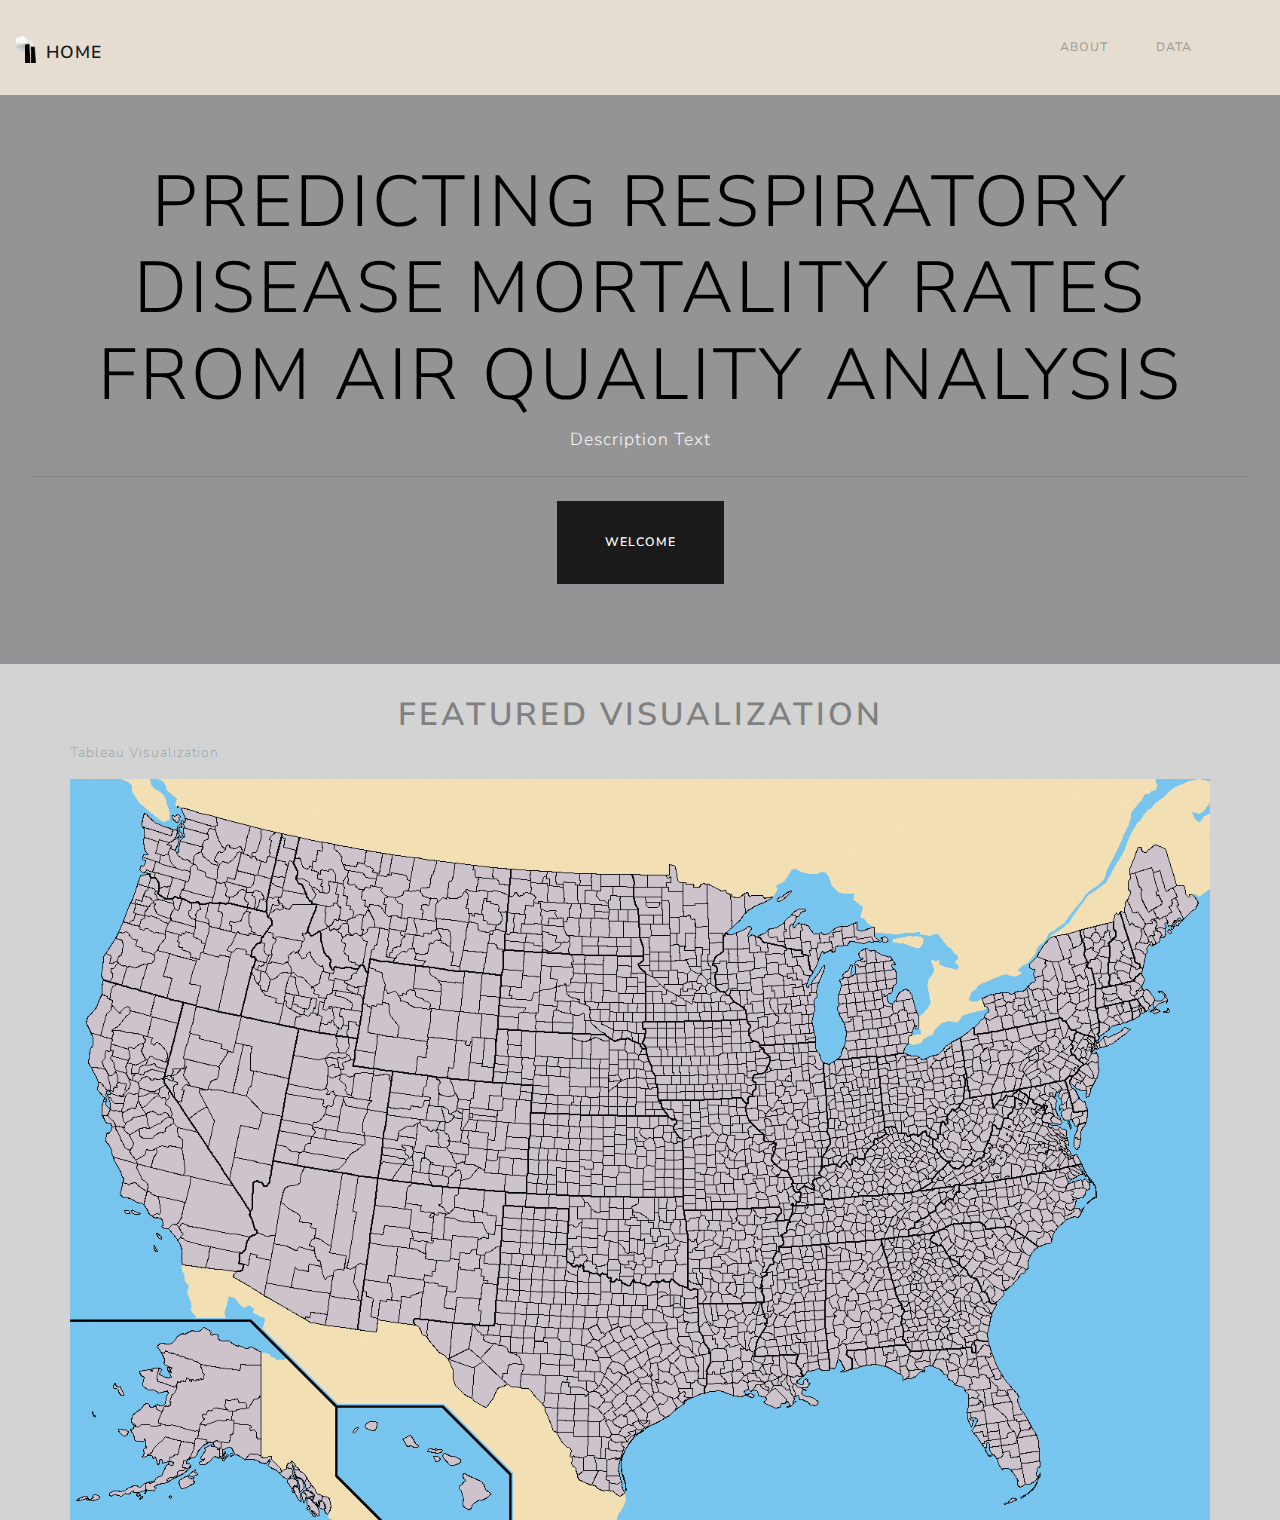
==== Group Work/Courtney_Work/index.html @ c4dfc0f5 "adding initial html files" ====
<!doctype html>
<html lang="en">

<head>
    <!-- Required meta tags -->
    <meta charset="utf-8">
    <meta name="viewport" content="width=device-width, initial-scale=1, shrink-to-fit=no">
    <!-- Bootstrap Stylesheet -->
    <link rel="stylesheet" href="https://stackpath.bootstrapcdn.com/bootstrap/4.1.3/css/bootstrap.min.css"
        integrity="sha384-MCw98/SFnGE8fJT3GXwEOngsV7Zt27NXFoaoApmYm81iuXoPkFOJwJ8ERdknLPMO" crossorigin="anonymous">
    <!-- Bootswatch Stylesheet -->
    <link rel="stylesheet" href="static/bootstyle.css">
    <!-- My Stylesheet -->
    <link rel="stylesheet" href="static/style.css">
    <!-- Title -->
    <title>Predicting-Respiratory-Disease-Mortality-From-Air-Quality-Analysis</title>
    <!-- Optional JavaScript -->
    <!-- jQuery first, then Popper.js, then Bootstrap JS -->
    <script src="https://code.jquery.com/jquery-3.2.1.slim.min.js"
        integrity="sha384-KJ3o2DKtIkvYIK3UENzmM7KCkRr/rE9/Qpg6aAZGJwFDMVNA/GpGFF93hXpG5KkN"
        crossorigin="anonymous"></script>
    <script src="https://cdnjs.cloudflare.com/ajax/libs/popper.js/1.12.9/umd/popper.min.js"
        integrity="sha384-ApNbgh9B+Y1QKtv3Rn7W3mgPxhU9K/ScQsAP7hUibX39j7fakFPskvXusvfa0b4Q"
        crossorigin="anonymous"></script>
    <script src="https://maxcdn.bootstrapcdn.com/bootstrap/4.0.0/js/bootstrap.min.js"
        integrity="sha384-JZR6Spejh4U02d8jOt6vLEHfe/JQGiRRSQQxSfFWpi1MquVdAyjUar5+76PVCmYl"
        crossorigin="anonymous"></script>
</head>

<body>
    <!-- Create Navbar -->
    <nav class="navbar navbar-expand-lg navbar-light" style="background-color:#e5ddd2;">

        <!-- Header (Home Link) is Home Button -->
        <a class="navbar-brand" href="index.html"><img id="logo" alt="Logo" src="images/pollution.png" width="20" height="20"><span>Home</span></a>

        <!-- Make it so navbar collapses to icon dropdown when window size decreased -->
        <button class="navbar-toggler" type="button" data-toggle="collapse" data-target="#navbarNavAltMarkup"
            aria-controls="navbarNavAltMarkup" aria-expanded="false" aria-label="Toggle navigation">
            <span class="navbar-toggler-icon"></span>
        </button>

        <!-- Stuff in collapsible navbar -->
        <div class="collapse navbar-collapse" id="navbarNavAltMarkup">
            <!-- Menu items -->
            <div class="navbar-nav ml-auto nav-item dropdown">
                <a class="nav-item nav-link" href="about_page.html">About</a>
                <a class="nav-item nav-link" href="data_page.html">Data</a>
            </div>
        </div>
    </nav>
    <!-- End of Navbar -->

    <!-- Make Home Page -->
    <div style="text-align:center" class="jumbotron" style="margin-bottom: 0px">
        <h1 class="display-3">Predicting Respiratory Disease Mortality Rates From Air Quality Analysis</h1>
        <p class="lead">Description Text</p>
        <hr class="my-4">
        <p class="lead">
            <a class="btn btn-primary btn-lg" href="#TabViz1" role="button">Welcome</a>
        </p>
    </div>

    <h1 id="TabViz1" style="text-align: center; color:gray">Featured Visualization</h1>
    <div class="container">
        <div class="row justify-content-between">
            <div>
                <p>Tableau Visualization</p>
                <img src="images/Map_of_USA_with_county_outlines.png" alt="Map_of_USA_with_county_outlines">
            </div>
        </div>
    </div>

</body>

</html>
---- Group Work/Courtney_Work/static/style.css ----
/* My Stylesheet */

body {
    background-color: lightgray;
}

h1 {
    color: black
}

h2, h3, h4 {
    color: rgb(111, 146, 158);
}

img {
    max-width: 100%;
    height: auto;
    align-content: center;
  }

#image_pad {
    margin: 20px auto;
}

/* Background Box */
.box {
    padding: 30px;
    background: whitesmoke;
    margin: 60px;
    align-content: center;
    block-size: auto;
}

#center {
    text-align: center;
    align-content: center;
}

#center_pic {
    display: block;
    margin: 0 auto;
  }

#datatable th {
    background-color: rgb(153, 192, 206);
}

/* .displayedpic {
    display: block;
    margin-left: auto;
    margin-right: auto;
} */

#logo {
    vertical-align: middle;
}

.navbar-brand span {
    /* font-size:2rem;
	line-height:1.2;
	font-weight: 200; */
	display:inline-block;
	vertical-align:middle;
	padding:10px 10px 0 10px;
}

.navbar-brand b {
    display:block;
	font-size:50%;
	line-height:1;
}

.navbar-nav {
	margin-left:auto;
}

#tan-back {
    background: url(../images/marble-brown-patterned-texture.jpg) left top repeat;
    padding: 15px;
    background-size: cover;
    opacity: .6;
  }
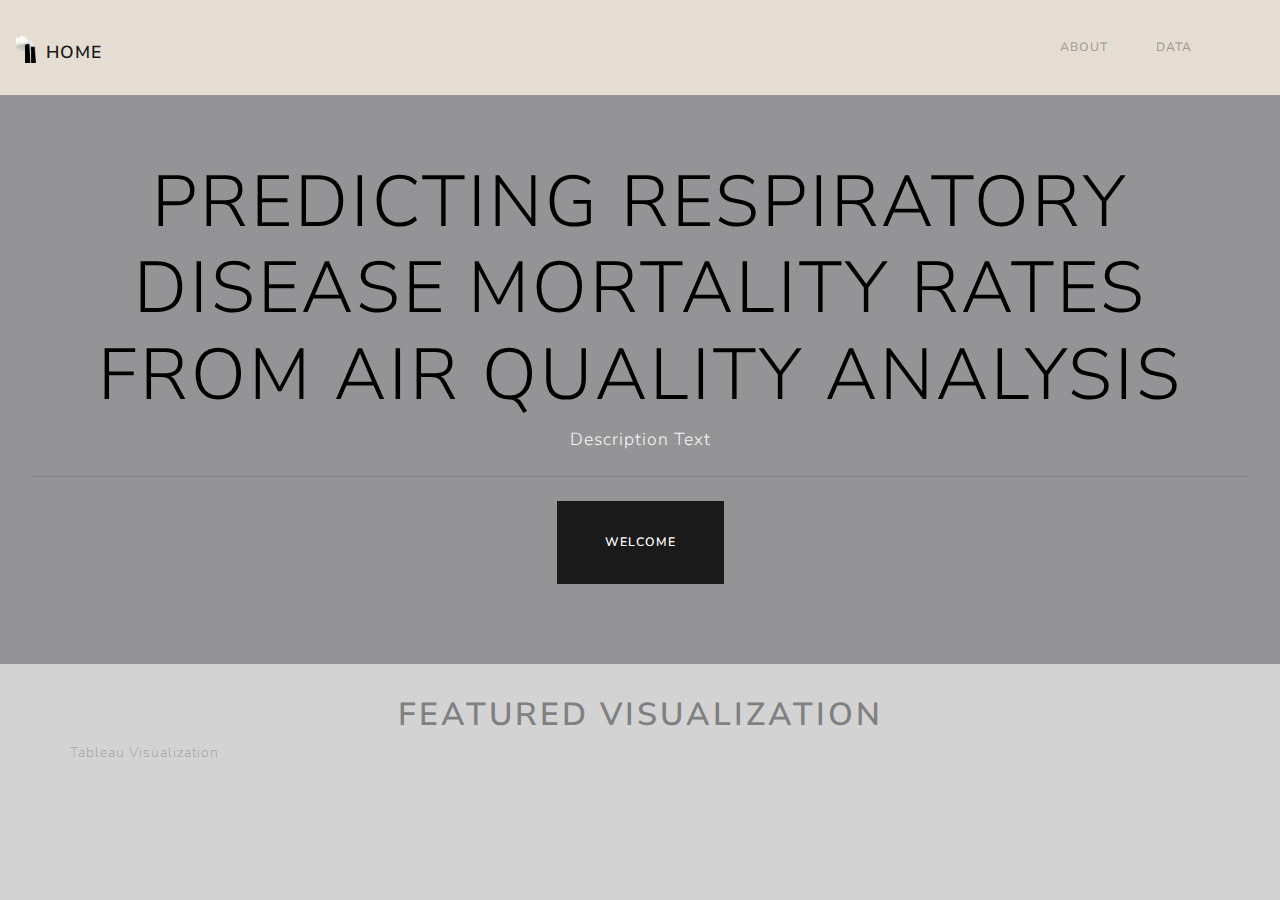
==== commit f8f4e18f: "updating webpage" ====
--- a/Group Work/Courtney_Work/index.html
+++ b/Group Work/Courtney_Work/index.html
@@ -14,6 +14,8 @@
     <link rel="stylesheet" href="static/style.css">
     <!-- Title -->
     <title>Predicting-Respiratory-Disease-Mortality-From-Air-Quality-Analysis</title>
+    <!-- Favicon -->
+    <link rel="shortcut icon" type="image/x-icon" href="images/favicon.ico"/>
     <!-- Optional JavaScript -->
     <!-- jQuery first, then Popper.js, then Bootstrap JS -->
     <script src="https://code.jquery.com/jquery-3.2.1.slim.min.js"
@@ -25,6 +27,24 @@
     <script src="https://maxcdn.bootstrapcdn.com/bootstrap/4.0.0/js/bootstrap.min.js"
         integrity="sha384-JZR6Spejh4U02d8jOt6vLEHfe/JQGiRRSQQxSfFWpi1MquVdAyjUar5+76PVCmYl"
         crossorigin="anonymous"></script>
+    <!-- JavaScript for Embedding Tableau Visualization -->
+    <!-- <script type="text/javascript"
+	    src="https://public.tableau.com/javascripts/api/tableau-2.min.js"></script>
+    <script type="text/javascript">
+        function initViz() {
+            var containerDiv = document.getElementById("vizContainer"),
+                url = "https://public.tableau.com/views/6_13_19--Activity8/UnemploymentAcrosstheNationandIncome2008-2016?:embed=y&:display_count=yes&:origin=viz_share_link",
+                options = {
+                    hideTabs: true,
+                    onFirstInteractive: function () {
+                        console.log("Run this code when the viz has finished loading.");
+                    }
+                };
+
+            var viz = new tableau.Viz(containerDiv, url, options);
+            // Create a viz object and embed it in the container div.
+        }
+    </script> -->
 </head>
 
 <body>
@@ -66,7 +86,8 @@
         <div class="row justify-content-between">
             <div>
                 <p>Tableau Visualization</p>
-                <img src="images/Map_of_USA_with_county_outlines.png" alt="Map_of_USA_with_county_outlines">
+                <div class='tableauPlaceholder' id='viz1562724414145' style='position: relative'><noscript><a href='#'><img alt=' ' src='https:&#47;&#47;public.tableau.com&#47;static&#47;images&#47;6_&#47;6_13_19--Activity8&#47;UnemploymentAcrosstheNationandIncome2008-2016&#47;1_rss.png' style='border: none' /></a></noscript><object class='tableauViz'  style='display:none;'><param name='host_url' value='https%3A%2F%2Fpublic.tableau.com%2F' /> <param name='embed_code_version' value='3' /> <param name='path' value='views&#47;6_13_19--Activity8&#47;UnemploymentAcrosstheNationandIncome2008-2016?:embed=y&amp;:display_count=y' /> <param name='toolbar' value='yes' /><param name='static_image' value='https:&#47;&#47;public.tableau.com&#47;static&#47;images&#47;6_&#47;6_13_19--Activity8&#47;UnemploymentAcrosstheNationandIncome2008-2016&#47;1.png' /> <param name='animate_transition' value='yes' /><param name='display_static_image' value='yes' /><param name='display_spinner' value='yes' /><param name='display_overlay' value='yes' /><param name='display_count' value='yes' /></object></div>                <script type='text/javascript'>                    var divElement = document.getElementById('viz1562724414145');                    var vizElement = divElement.getElementsByTagName('object')[0];                    vizElement.style.width='100%';vizElement.style.height=(divElement.offsetWidth*0.75)+'px';                    var scriptElement = document.createElement('script');                    scriptElement.src = 'https://public.tableau.com/javascripts/api/viz_v1.js';                    vizElement.parentNode.insertBefore(scriptElement, vizElement);                </script>
+                <!-- <img src="images/Map_of_USA_with_county_outlines.png" alt="Map_of_USA_with_county_outlines"> -->
             </div>
         </div>
     </div>
--- a/Group Work/Courtney_Work/static/style.css
+++ b/Group Work/Courtney_Work/static/style.css
@@ -79,4 +79,44 @@
     padding: 15px;
     background-size: cover;
     opacity: .6;
-  }+}
+
+@media (max-width: 812px) {
+    /* Manage Display Headers for Mobile Devices */
+    .display-1 {
+        font-size: 3rem;
+        font-weight: 300;
+        line-height: 1.0;
+    }
+    
+    .display-2 {
+        font-size: 2.75rem;
+        font-weight: 300;
+        line-height: 1.0;
+    }
+    
+    .display-3 {
+        font-size: 2.25rem;
+        font-weight: 300;
+        line-height: 1.0;
+    }
+    
+    .display-4 {
+        font-size: 1.75rem;
+        font-weight: 300;
+        line-height: 1.0;
+    }
+}
+
+.row.equal-height {
+    display: flex;
+    flex-wrap: wrap;
+}
+.row.equal-height > [class*='col-'] {
+    display: flex;
+    flex-direction: column;
+}
+
+.card {
+    flex: 1;
+}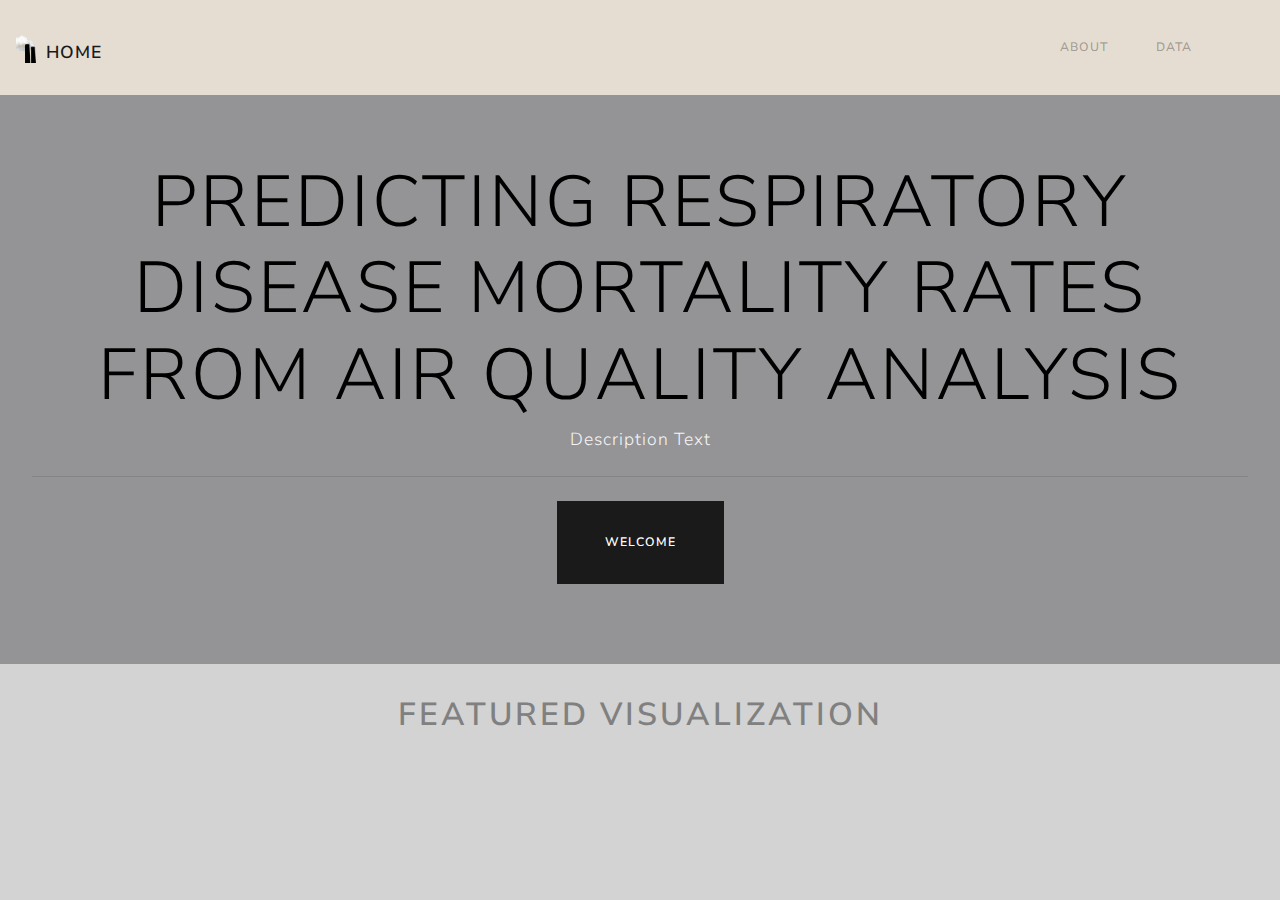
==== commit 879b7eaa: "updating webpage" ====
--- a/Group Work/Courtney_Work/index.html
+++ b/Group Work/Courtney_Work/index.html
@@ -28,23 +28,6 @@
         integrity="sha384-JZR6Spejh4U02d8jOt6vLEHfe/JQGiRRSQQxSfFWpi1MquVdAyjUar5+76PVCmYl"
         crossorigin="anonymous"></script>
     <!-- JavaScript for Embedding Tableau Visualization -->
-    <!-- <script type="text/javascript"
-	    src="https://public.tableau.com/javascripts/api/tableau-2.min.js"></script>
-    <script type="text/javascript">
-        function initViz() {
-            var containerDiv = document.getElementById("vizContainer"),
-                url = "https://public.tableau.com/views/6_13_19--Activity8/UnemploymentAcrosstheNationandIncome2008-2016?:embed=y&:display_count=yes&:origin=viz_share_link",
-                options = {
-                    hideTabs: true,
-                    onFirstInteractive: function () {
-                        console.log("Run this code when the viz has finished loading.");
-                    }
-                };
-
-            var viz = new tableau.Viz(containerDiv, url, options);
-            // Create a viz object and embed it in the container div.
-        }
-    </script> -->
 </head>
 
 <body>
@@ -82,15 +65,9 @@
     </div>
 
     <h1 id="TabViz1" style="text-align: center; color:gray">Featured Visualization</h1>
-    <div class="container">
-        <div class="row justify-content-between">
             <div>
-                <p>Tableau Visualization</p>
-                <div class='tableauPlaceholder' id='viz1562724414145' style='position: relative'><noscript><a href='#'><img alt=' ' src='https:&#47;&#47;public.tableau.com&#47;static&#47;images&#47;6_&#47;6_13_19--Activity8&#47;UnemploymentAcrosstheNationandIncome2008-2016&#47;1_rss.png' style='border: none' /></a></noscript><object class='tableauViz'  style='display:none;'><param name='host_url' value='https%3A%2F%2Fpublic.tableau.com%2F' /> <param name='embed_code_version' value='3' /> <param name='path' value='views&#47;6_13_19--Activity8&#47;UnemploymentAcrosstheNationandIncome2008-2016?:embed=y&amp;:display_count=y' /> <param name='toolbar' value='yes' /><param name='static_image' value='https:&#47;&#47;public.tableau.com&#47;static&#47;images&#47;6_&#47;6_13_19--Activity8&#47;UnemploymentAcrosstheNationandIncome2008-2016&#47;1.png' /> <param name='animate_transition' value='yes' /><param name='display_static_image' value='yes' /><param name='display_spinner' value='yes' /><param name='display_overlay' value='yes' /><param name='display_count' value='yes' /></object></div>                <script type='text/javascript'>                    var divElement = document.getElementById('viz1562724414145');                    var vizElement = divElement.getElementsByTagName('object')[0];                    vizElement.style.width='100%';vizElement.style.height=(divElement.offsetWidth*0.75)+'px';                    var scriptElement = document.createElement('script');                    scriptElement.src = 'https://public.tableau.com/javascripts/api/viz_v1.js';                    vizElement.parentNode.insertBefore(scriptElement, vizElement);                </script>
-                <!-- <img src="images/Map_of_USA_with_county_outlines.png" alt="Map_of_USA_with_county_outlines"> -->
+                <div class='tableauPlaceholder' id='viz1562727341415' style='position: relative;display: block;margin: 50px auto;width: 100vh'><noscript><a href='#'><img alt=' ' src='https:&#47;&#47;public.tableau.com&#47;static&#47;images&#47;mo&#47;mortality_15627261410920&#47;mortality&#47;1_rss.png' style='border: none' /></a></noscript><object class='tableauViz'  style='display:none;'><param name='host_url' value='https%3A%2F%2Fpublic.tableau.com%2F' /> <param name='embed_code_version' value='3' /> <param name='path' value='views&#47;mortality_15627261410920&#47;mortality?:embed=y&amp;:display_count=y&amp;publish=yes' /> <param name='toolbar' value='yes' /><param name='static_image' value='https:&#47;&#47;public.tableau.com&#47;static&#47;images&#47;mo&#47;mortality_15627261410920&#47;mortality&#47;1.png' /> <param name='animate_transition' value='yes' /><param name='display_static_image' value='yes' /><param name='display_spinner' value='yes' /><param name='display_overlay' value='yes' /><param name='display_count' value='yes' /><param name='filter' value='publish=yes' /></object></div>                <script type='text/javascript'>                    var divElement = document.getElementById('viz1562727341415');                    var vizElement = divElement.getElementsByTagName('object')[0];                    if ( divElement.offsetWidth > 800 ) { vizElement.style.width='1024px';vizElement.style.height='595px';} else if ( divElement.offsetWidth > 500 ) { vizElement.style.width='1024px';vizElement.style.height='595px';} else { vizElement.style.width='100%';vizElement.style.height='727px';}                     var scriptElement = document.createElement('script');                    scriptElement.src = 'https://public.tableau.com/javascripts/api/viz_v1.js';                    vizElement.parentNode.insertBefore(scriptElement, vizElement);                </script>
             </div>
-        </div>
-    </div>
 
 </body>
 
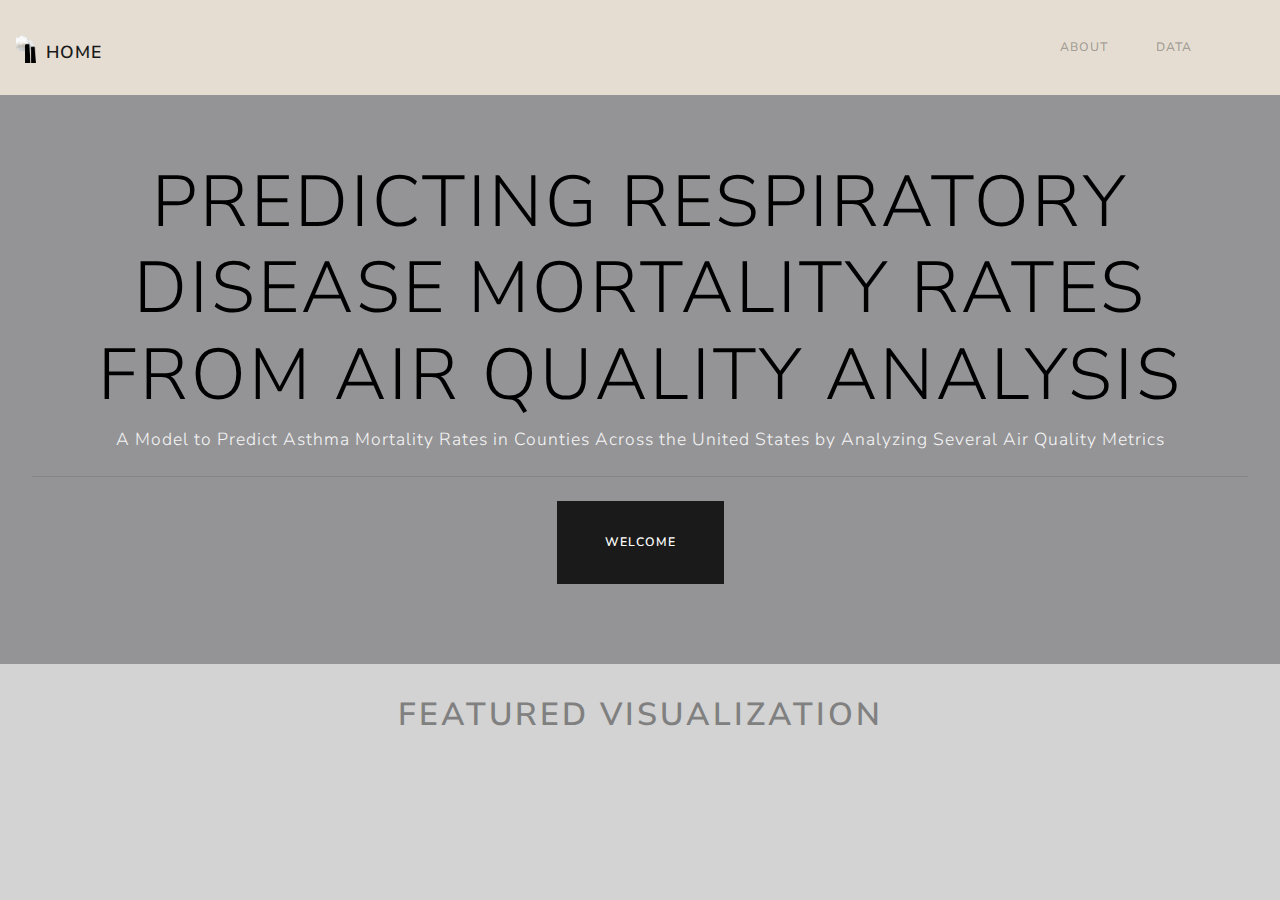
==== commit 04a96eaf: "updating webpage" ====
--- a/Group Work/Courtney_Work/index.html
+++ b/Group Work/Courtney_Work/index.html
@@ -57,7 +57,7 @@
     <!-- Make Home Page -->
     <div style="text-align:center" class="jumbotron" style="margin-bottom: 0px">
         <h1 class="display-3">Predicting Respiratory Disease Mortality Rates From Air Quality Analysis</h1>
-        <p class="lead">Description Text</p>
+        <p class="lead">A Model to Predict Asthma Mortality Rates in Counties Across the United States by Analyzing Several Air Quality Metrics</p>
         <hr class="my-4">
         <p class="lead">
             <a class="btn btn-primary btn-lg" href="#TabViz1" role="button">Welcome</a>
@@ -66,8 +66,8 @@
 
     <h1 id="TabViz1" style="text-align: center; color:gray">Featured Visualization</h1>
             <div>
-                <div class='tableauPlaceholder' id='viz1562727341415' style='position: relative;display: block;margin: 50px auto;width: 100vh'><noscript><a href='#'><img alt=' ' src='https:&#47;&#47;public.tableau.com&#47;static&#47;images&#47;mo&#47;mortality_15627261410920&#47;mortality&#47;1_rss.png' style='border: none' /></a></noscript><object class='tableauViz'  style='display:none;'><param name='host_url' value='https%3A%2F%2Fpublic.tableau.com%2F' /> <param name='embed_code_version' value='3' /> <param name='path' value='views&#47;mortality_15627261410920&#47;mortality?:embed=y&amp;:display_count=y&amp;publish=yes' /> <param name='toolbar' value='yes' /><param name='static_image' value='https:&#47;&#47;public.tableau.com&#47;static&#47;images&#47;mo&#47;mortality_15627261410920&#47;mortality&#47;1.png' /> <param name='animate_transition' value='yes' /><param name='display_static_image' value='yes' /><param name='display_spinner' value='yes' /><param name='display_overlay' value='yes' /><param name='display_count' value='yes' /><param name='filter' value='publish=yes' /></object></div>                <script type='text/javascript'>                    var divElement = document.getElementById('viz1562727341415');                    var vizElement = divElement.getElementsByTagName('object')[0];                    if ( divElement.offsetWidth > 800 ) { vizElement.style.width='1024px';vizElement.style.height='595px';} else if ( divElement.offsetWidth > 500 ) { vizElement.style.width='1024px';vizElement.style.height='595px';} else { vizElement.style.width='100%';vizElement.style.height='727px';}                     var scriptElement = document.createElement('script');                    scriptElement.src = 'https://public.tableau.com/javascripts/api/viz_v1.js';                    vizElement.parentNode.insertBefore(scriptElement, vizElement);                </script>
-            </div>
+                <!-- <div class='tableauPlaceholder tableauSize' id='viz1562727341415' style='position: relative;display: block;margin: 50px auto;width: 100vh'><noscript><a href='#'><img alt=' ' src='https:&#47;&#47;public.tableau.com&#47;static&#47;images&#47;mo&#47;mortality_15627261410920&#47;mortality&#47;1_rss.png' style='border: none' /></a></noscript><object class='tableauViz'  style='display:none;'><param name='host_url' value='https%3A%2F%2Fpublic.tableau.com%2F' /> <param name='embed_code_version' value='3' /> <param name='path' value='views&#47;mortality_15627261410920&#47;mortality?:embed=y&amp;:display_count=y&amp;publish=yes' /> <param name='toolbar' value='yes' /><param name='static_image' value='https:&#47;&#47;public.tableau.com&#47;static&#47;images&#47;mo&#47;mortality_15627261410920&#47;mortality&#47;1.png' /> <param name='animate_transition' value='yes' /><param name='display_static_image' value='yes' /><param name='display_spinner' value='yes' /><param name='display_overlay' value='yes' /><param name='display_count' value='yes' /><param name='filter' value='publish=yes' /></object></div>                <script type='text/javascript'>                    var divElement = document.getElementById('viz1562727341415');                    var vizElement = divElement.getElementsByTagName('object')[0];                    if ( divElement.offsetWidth > 812 ) { vizElement.style.width='1024px';vizElement.style.height='595px';} else if ( divElement.offsetWidth > 500 ) { vizElement.style.width='1024px';vizElement.style.height='595px';} else { vizElement.style.width='100%';vizElement.style.height='727px';}                     var scriptElement = document.createElement('script');                    scriptElement.src = 'https://public.tableau.com/javascripts/api/viz_v1.js';                    vizElement.parentNode.insertBefore(scriptElement, vizElement);                </script> -->
+                <div class='tableauPlaceholder tableauSize' id='viz1562869056722' style='position: relative;display: block;margin: 50px auto;width: 100vh'><noscript><a href='#'><img alt=' ' src='https:&#47;&#47;public.tableau.com&#47;static&#47;images&#47;ma&#47;maps_15628650695110&#47;Maps&#47;1_rss.png' style='border: none' /></a></noscript><object class='tableauViz'  style='display:none;'><param name='host_url' value='https%3A%2F%2Fpublic.tableau.com%2F' /> <param name='embed_code_version' value='3' /> <param name='site_root' value='' /><param name='name' value='maps_15628650695110&#47;Maps' /><param name='tabs' value='no' /><param name='toolbar' value='yes' /><param name='static_image' value='https:&#47;&#47;public.tableau.com&#47;static&#47;images&#47;ma&#47;maps_15628650695110&#47;Maps&#47;1.png' /> <param name='animate_transition' value='yes' /><param name='display_static_image' value='yes' /><param name='display_spinner' value='yes' /><param name='display_overlay' value='yes' /><param name='display_count' value='yes' /></object></div>                <script type='text/javascript'>                    var divElement = document.getElementById('viz1562869056722');                    var vizElement = divElement.getElementsByTagName('object')[0];                    vizElement.style.width='1000px';vizElement.style.height='727px';                    var scriptElement = document.createElement('script');                    scriptElement.src = 'https://public.tableau.com/javascripts/api/viz_v1.js';                    vizElement.parentNode.insertBefore(scriptElement, vizElement);                </script>            </div>
 
 </body>
 
